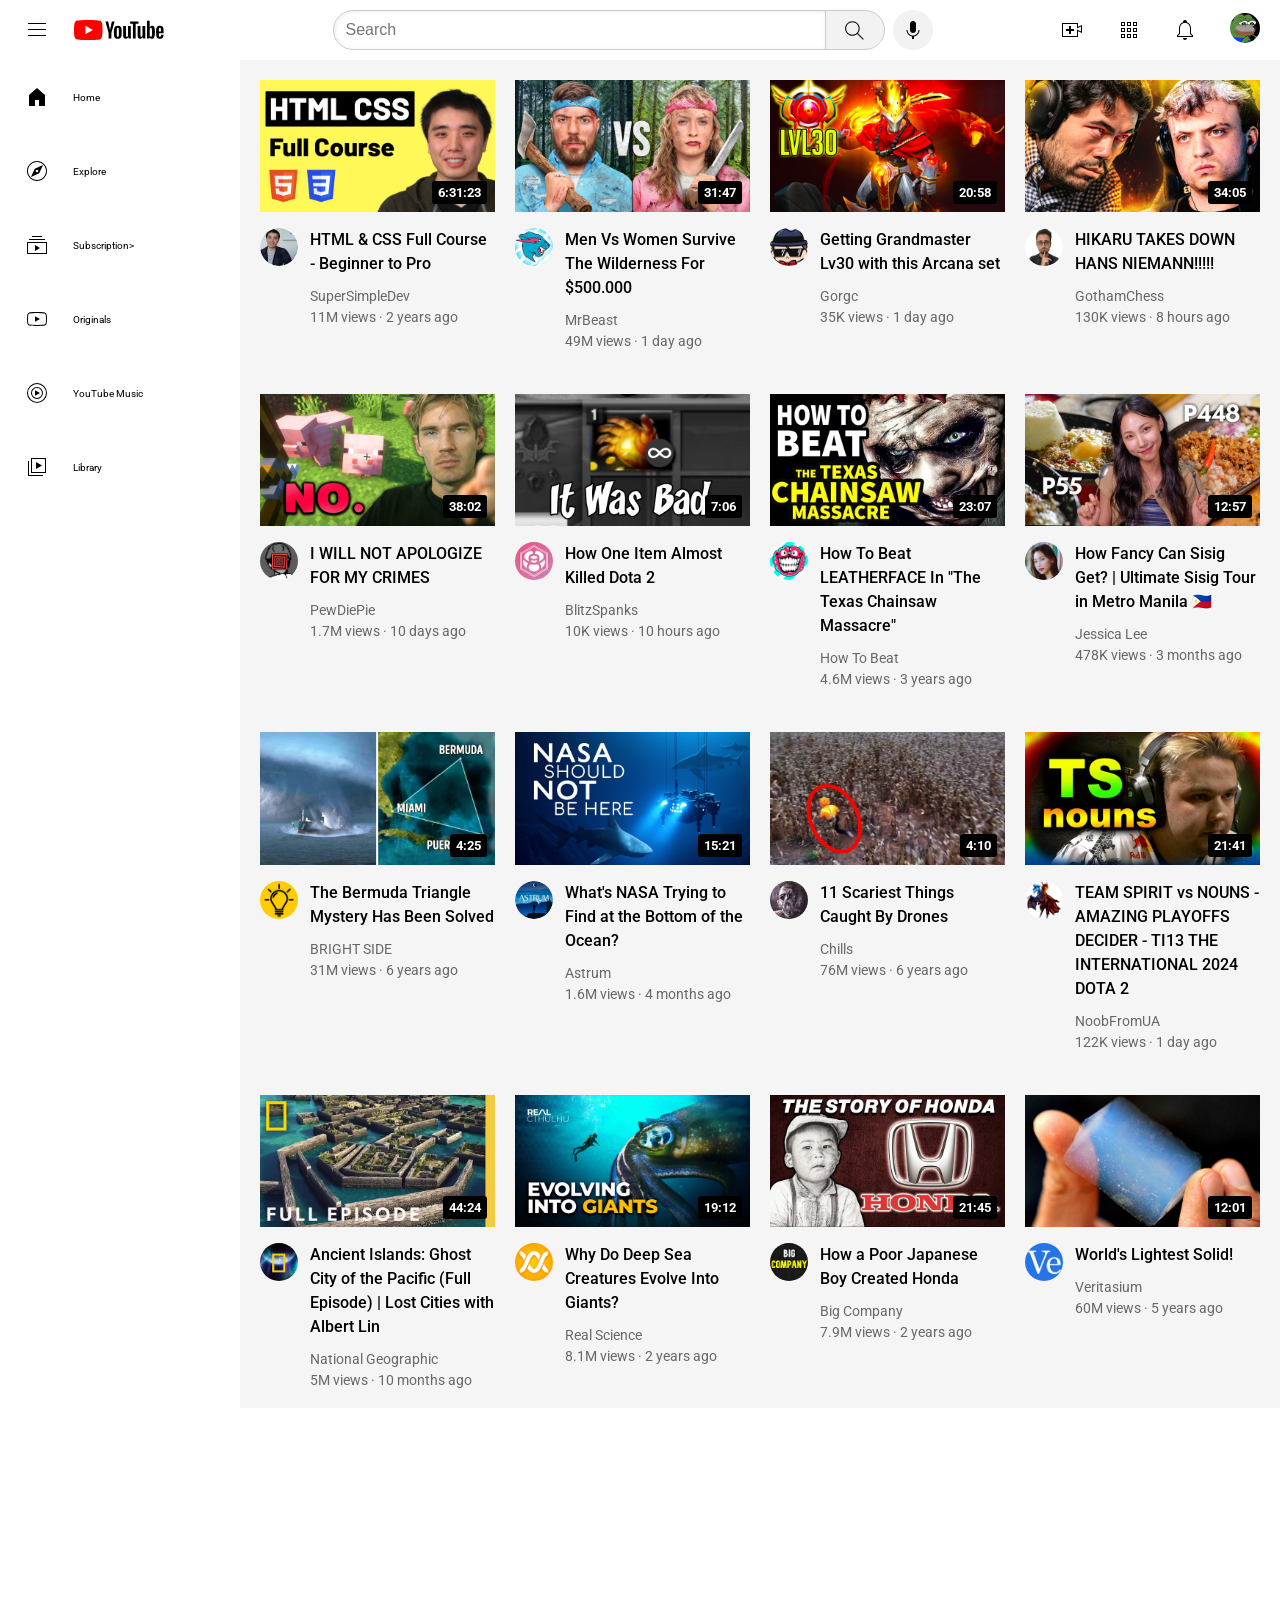
==== youtube.html @ fa9de2aa "Add files via upload" ====
<!DOCTYPE html>
<html lang="en">
<head>
    <meta charset="UTF-8">
    <meta name="viewport" content="width=device-width, initial-scale=1.0">

    <!-- Google Font Link -->
    <link rel="preconnect" href="https://fonts.googleapis.com">
    <link rel="preconnect" href="https://fonts.gstatic.com" crossorigin>
    <link href="https://fonts.googleapis.com/css2?family=Roboto:ital,wght@0,100;0,300;0,400;0,500;0,700;0,900;1,100;1,300;1,400;1,500;1,700;1,900&display=swap" rel="stylesheet">

    <!-- Favicon Link -->
    <link rel="shortcut icon" href="./assets/images/icons/favicon.ico" type="image/x-icon">

    <!-- CSS External Link -->
    <link rel="stylesheet" href="./assets/css/global.css">
    <link rel="stylesheet" href="./assets/css/tooltip.css">
    <link rel="stylesheet" href="./assets/css/header.css">
    <link rel="stylesheet" href="./assets/css/main.css">
    <link rel="stylesheet" href="./assets/css/sidebar.css">
    <link rel="stylesheet" href="./assets/css/responsive.css">
    <title>YouTube</title>
</head>
<body>
    <!-- header of the page wherein it is always visible even after scrolling -->
     <header class="header-container">
        <section class="left-section">
            <img class="hamburger-menu" src="./assets/images/icons/hamburger-menu.svg" alt="menu">
            <img class="youtube-logo" src="./assets/images/icons/youtube-logo.svg" alt="youtube logo">
        </section>

        <section class="middle-section">
            <input type="text" placeholder="Search">
            <div class="search-container">
                <img class="search-icon" src="./assets/images/icons/search.svg" alt="search">
                <div class="tooltip">Search</div>
            </div>
            <div class="voice-search-container">
                <img class="voice-search-icon" src="./assets/images/icons/voice-search-icon.svg" alt="voice search button">
                <div class="tooltip">Search with your voice</div>
            </div>
            
        </section>

        <section class="right-section">
            <div class="icon-container">
                <img class="right-section-icon" src="./assets/images/icons/upload.svg" alt="create button">
                <div class="tooltip">Create</div>
            </div>
            <div class="icon-container">
                <img class="right-section-icon" src="./assets/images/icons/youtube-apps.svg" alt="youtube apps button">
                <div class="tooltip">Youtube Apps</div>
            </div>
            <div class="icon-container">
                <img class="right-section-icon" src="./assets/images/icons/notifications.svg" alt="notifications button">
                <div class="tooltip">Notifications</div>
            </div>
            <a href="https://www.youtube.com/@johnreinvinuya8252">
                <img class="my-channel" src="./assets/images/profile/my-channel.jpeg" alt="user channel button">
            </a>
        </section>
     </header>

     <!-- sidebar where navigation buttons are found -->
     <nav class="sidebar">
        <div class="sidebar-link">
            <img src="./assets/images/icons/home.svg" alt="home button">
            <p>Home</p>
        </div>
        <div class="sidebar-link">
            <img src="./assets/images/icons/explore.svg" alt="explore button">
            <p>Explore</p>
        </div>
        <div class="sidebar-link">
            <img src="./assets/images/icons/subscriptions.svg" alt="subscription button">
            <p>Subscription></p>
        </div>
        <div class="sidebar-link">
            <img src="./assets/images/icons/originals.svg" alt="originals button">
            <p>Originals</p>
        </div>
        <div class="sidebar-link">
            <img src="./assets/images/icons/youtube-music.svg" alt="youtube music button">
            <p>YouTube Music</p>
        </div>
        <div class="sidebar-link">
            <img src="./assets/images/icons/library.svg" alt="library button">
            <p>Library</p>
        </div>
     </nav>

    <!-- main section where videos are found -->
    <main>
        <section class="video-feed">
            <div class="video-preview">
                <div class="thumbnail-container">
                    <a href="https://youtu.be/G3e-cpL7ofc?si=SLx8oYZGf1FMtZoV">
                        <img src="./assets/images/thumbnail/thumbnail-1.png" alt="thumbnail">
                    </a>
                    
                    <div class="video-time">6:31:23</div>
                </div>
                <div class="video-info-container">
                    <div class="channel-profile-pic">
                        <a href="https://www.youtube.com/@SuperSimpleDev">
                            <img src="./assets/images/profile/channel-1.jpg" alt="channel profile">
                        </a>
                        <div class="tooltip-container">    
                            <img src="./assets/images/profile/channel-1.jpg" alt="channel profile">
                            <div class="tooltip-column">
                                <p class="tooltip-channel-name">SuperSimpleDev</p>
                                <p  class="tooltip-channel-subscribers">503K subscribers</p>
                            </div>
                        </div>
                    </div>  
                    <div class="video-info">
                        <p class="video-title">
                            <a class="video-link" href="https://youtu.be/G3e-cpL7ofc?si=SLx8oYZGf1FMtZoV">HTML & CSS Full Course - Beginner to Pro</a>
                        </p>
                        <p class="channel-name">
                            <a href="https://www.youtube.com/@SuperSimpleDev">SuperSimpleDev</a>
                        </p>
                        <p class="video-stats">11M views · 2 years ago</p>
                    </div>
                </div>
            </div>

            <div class="video-preview">
                <div class="thumbnail-container">
                    <a href="https://www.youtube.com/watch?v=aRcUVhVlSHg&t=1s">
                        <img src="./assets/images/thumbnail/thumbnail-2.png" alt="thumbnail">
                    </a>
                    <div class="video-time">31:47</div>
                </div>
                <div class="video-info-container">
                    <div class="channel-profile-pic">
                        <a href="https://www.youtube.com/@MrBeast">
                            <img src="./assets/images/profile/channel-2.jpg" alt="channel profile">
                        </a>
                        <div class="tooltip-container">    
                            <img src="./assets/images/profile/channel-2.jpg" alt="channel profile">
                            <div class="tooltip-column">
                                <p class="tooltip-channel-name">MrBeast</p>
                                <p  class="tooltip-channel-subscribers">314M subscribers</p>
                            </div>
                        </div>
                    </div>  
                    <div class="video-info">
                        <p class="video-title">
                            <a class="video-link" href="https://www.youtube.com/watch?v=aRcUVhVlSHg&t=1s">Men Vs Women Survive The Wilderness For $500.000</a>
                        </p>
                        <p class="channel-name">
                            <a href="https://www.youtube.com/@MrBeast">MrBeast</a>
                        </p>
                        <p class="video-stats">49M views · 1 day ago</p>
                    </div>
                </div>
            </div>

            <div class="video-preview">
                <div class="thumbnail-container">
                    <a href="https://www.youtube.com/watch?v=vVBdZkTWyOQ">
                        <img src="./assets/images/thumbnail/thumbnail-3.png" alt="thumbnail">
                    </a>
                    <div class="video-time">20:58</div>
                </div>
                <div class="video-info-container">
                    <div class="channel-profile-pic">
                        <a href="https://www.youtube.com/@Gorgc">
                            <img src="./assets/images/profile/channel-3.jpg" alt="channel profile">
                        </a>
                        <div class="tooltip-container">    
                            <img src="./assets/images/profile/channel-3.jpg" alt="channel profile">
                            <div class="tooltip-column">
                                <p class="tooltip-channel-name">Gorgc</p>
                                <p  class="tooltip-channel-subscribers">206K subscribers</p>
                            </div>
                        </div>
                    </div>  
                    <div class="video-info">
                        <p class="video-title">
                            <a class="video-link" href="https://www.youtube.com/watch?v=vVBdZkTWyOQ">Getting Grandmaster Lv30 with this Arcana set</a>
                        </p>
                        <p class="channel-name">
                            <a href="https://www.youtube.com/@Gorgc">Gorgc</a>
                        </p>
                        <p class="video-stats">35K views · 1 day ago</p>
                    </div>
                </div>
            </div>

            <div class="video-preview">
                <div class="thumbnail-container">
                    <a href="https://www.youtube.com/watch?v=VmTZ2yO3BZ4">
                        <img src="./assets/images/thumbnail/thumbnail-4.png" alt="thumbnail">
                    </a>
                    <div class="video-time">34:05</div>
                </div>
                <div class="video-info-container">
                    <div class="channel-profile-pic">
                        <a href="https://www.youtube.com/@GothamChess">
                            <img src="./assets/images/profile/channel-4.jpg" alt="channel profile">
                        </a>
                        <div class="tooltip-container">    
                            <img src="./assets/images/profile/channel-4.jpg" alt="channel profile">
                            <div class="tooltip-column">
                                <p class="tooltip-channel-name">GothamChess</p>
                                <p  class="tooltip-channel-subscribers">5.35M subscribers</p>
                            </div>
                        </div>
                    </div>  
                    <div class="video-info">
                        <p class="video-title">
                            <a class="video-link" href="https://www.youtube.com/watch?v=VmTZ2yO3BZ4">HIKARU TAKES DOWN HANS NIEMANN!!!!!</a>
                        </p>
                        <p class="channel-name">
                            <a href="https://www.youtube.com/@GothamChess">GothamChess</a>
                        </p>
                        <p class="video-stats">130K views · 8 hours ago</p>
                    </div>
                </div>
            </div>

            <div class="video-preview">
                <div class="thumbnail-container">
                    <a href="https://www.youtube.com/watch?v=Fn1OeGys2L8">
                        <img src="./assets/images/thumbnail/thumbnail-5.png" alt="thumbnail">
                    </a>
                    <div class="video-time">38:02</div>
                </div>
                <div class="video-info-container">
                    <div class="channel-profile-pic">
                        <a href="https://www.youtube.com/@PewDiePie">
                            <img src="./assets/images/profile/channel-5.jpg" alt="channel profile">
                        </a>
                        <div class="tooltip-container">    
                            <img src="./assets/images/profile/channel-5.jpg" alt="channel profile">
                            <div class="tooltip-column">
                                <p class="tooltip-channel-name">PewDiePie</p>
                                <p  class="tooltip-channel-subscribers">111M subscribers</p>
                            </div>
                        </div>
                    </div>  
                    <div class="video-info">
                        <p class="video-title">
                            <a class="video-link" href="https://www.youtube.com/watch?v=Fn1OeGys2L8">I WILL NOT APOLOGIZE FOR MY CRIMES</a>
                        </p>
                        <p class="channel-name">
                            <a href="https://www.youtube.com/@PewDiePie">PewDiePie</a>
                        </p>
                        <p class="video-stats">1.7M views · 10 days ago</p>
                    </div>
                </div>
            </div>

            <div class="video-preview">
                <div class="thumbnail-container">
                    <a href="https://www.youtube.com/watch?v=ktGwDyR66l8">
                        <img src="./assets/images/thumbnail/thumbnail-6.png" alt="thumbnail">
                    </a>
                    
                    <div class="video-time">7:06</div>
                </div>
                <div class="video-info-container">
                    <div class="channel-profile-pic">
                        <a href="https://www.youtube.com/@BlitzSpanks">
                            <img src="./assets/images/profile/channel-6.jpg" alt="channel profile">
                        </a>
                        <div class="tooltip-container">    
                            <img src="./assets/images/profile/channel-6.jpg" alt="channel profile">
                            <div class="tooltip-column">
                                <p class="tooltip-channel-name">BlitzSpanks</p>
                                <p  class="tooltip-channel-subscribers">107K subscribers</p>
                            </div>
                        </div>
                    </div>  
                    <div class="video-info">
                        <p class="video-title">
                            <a class="video-link" href="https://www.youtube.com/watch?v=ktGwDyR66l8">How One Item Almost Killed Dota 2</a>
                        </p>
                        <p class="channel-name">
                            <a href="https://www.youtube.com/@BlitzSpanks">BlitzSpanks</a>
                        </p>
                        <p class="video-stats">10K views · 10 hours ago</p>
                    </div>
                </div>
            </div>

            <div class="video-preview">
                <div class="thumbnail-container">
                    <a href="https://www.youtube.com/watch?v=HK_yvCsgLR4">
                        <img src="./assets/images/thumbnail/thumbnail-7.png" alt="thumbnail">
                    </a>
                    <div class="video-time">23:07</div>
                </div>
                <div class="video-info-container">
                    <div class="channel-profile-pic">
                        <a href="https://www.youtube.com/@HowToBeatYT">
                            <img src="./assets/images/profile/channel-7.jpg" alt="channel profile">
                        </a>
                        <div class="tooltip-container">    
                            <img src="./assets/images/profile/channel-7.jpg" alt="channel profile">
                            <div class="tooltip-column">
                                <p class="tooltip-channel-name">How To Beat</p>
                                <p  class="tooltip-channel-subscribers">2.63M subscribers</p>
                            </div>
                        </div>
                    </div>  
                    <div class="video-info">
                        <p class="video-title">
                            <a class="video-link" href="https://www.youtube.com/watch?v=HK_yvCsgLR4">How To Beat LEATHERFACE In "The Texas Chainsaw Massacre"</a>
                        </p>
                        <p class="channel-name">
                            <a href="https://www.youtube.com/@HowToBeatYT">How To Beat</a>
                        </p>
                        <p class="video-stats">4.6M views · 3 years ago</p>
                    </div>
                </div>
            </div>

            <div class="video-preview">
                <div class="thumbnail-container">
                    <a href="https://www.youtube.com/watch?v=xaZTFsmU5Mk">
                        <img src="./assets/images/thumbnail/thumbnail-8.png" alt="thumbnail">
                    </a>
                    <div class="video-time">12:57</div>
                </div>
                <div class="video-info-container">
                    <div class="channel-profile-pic">
                        <a href="https://www.youtube.com/@jessicaleeseul">
                            <img src="./assets/images/profile/channel-8.jpg" alt="channel profile">
                        </a>
                        <div class="tooltip-container">    
                            <img src="./assets/images/profile/channel-8.jpg" alt="channel profile">
                            <div class="tooltip-column">
                                <p class="tooltip-channel-name">Jessica Lee</p>
                                <p  class="tooltip-channel-subscribers">1.51M subscribers</p>
                            </div>
                        </div>
                    </div>  
                    <div class="video-info">
                        <p class="video-title">
                            <a class="video-link" href="https://www.youtube.com/@jessicaleeseul">How Fancy Can Sisig Get? | Ultimate Sisig Tour in Metro Manila 🇵🇭</a>
                        </p>
                        <p class="channel-name">
                            <a href="https://www.youtube.com/@SuperSimpleDev">Jessica Lee</a>
                        </p>
                        <p class="video-stats">478K views · 3 months ago</p>
                    </div>
                </div>
            </div>

            <div class="video-preview">
                <div class="thumbnail-container">
                    <a href="https://www.youtube.com/watch?v=q_5n7URd2Gk">
                        <img src="./assets/images/thumbnail/thumbnail-9.png" alt="thumbnail">
                    </a>
                    <div class="video-time">4:25</div>
                </div>
                <div class="video-info-container">
                    <div class="channel-profile-pic">
                        <a href="https://www.youtube.com/@BRIGHTSIDEOFFICIAL">
                            <img src="./assets/images/profile/channel-9.jpg" alt="channel profile">
                        </a>
                        <div class="tooltip-container">    
                            <img src="./assets/images/profile/channel-9.jpg" alt="channel profile">
                            <div class="tooltip-column">
                                <p class="tooltip-channel-name">BRIGHT SIDE</p>
                                <p  class="tooltip-channel-subscribers">44.6M subscribers</p>
                            </div>
                        </div>
                    </div>  
                    <div class="video-info">
                        <p class="video-title">
                            <a class="video-link" href="https://www.youtube.com/watch?v=q_5n7URd2Gk">The Bermuda Triangle Mystery Has Been Solved</a>
                        </p>
                        <p class="channel-name">
                            <a href="https://www.youtube.com/@BRIGHTSIDEOFFICIAL">BRIGHT SIDE</a>
                        </p>
                        <p class="video-stats">31M views · 6 years ago</p>
                    </div>
                </div>
            </div>

            <div class="video-preview">
                <div class="thumbnail-container">
                    <a href="https://www.youtube.com/watch?v=yPhhVqjpnKE">
                        <img src="./assets/images/thumbnail/thumbnail-10.png" alt="thumbnail">
                    </a>
                    <div class="video-time">15:21</div>
                </div>
                <div class="video-info-container">
                    <div class="channel-profile-pic">
                        <a href="https://www.youtube.com/@astrumspace">
                            <img src="./assets/images/profile/channel-10.jpg" alt="channel profile">
                        </a>
                        <div class="tooltip-container">    
                            <img src="./assets/images/profile/channel-10.jpg" alt="channel profile">
                            <div class="tooltip-column">
                                <p class="tooltip-channel-name">Astrum</p>
                                <p  class="tooltip-channel-subscribers">2.03M subscribers</p>
                            </div>
                        </div>
                    </div>  
                    <div class="video-info">
                        <p class="video-title">
                            <a class="video-link" href="https://www.youtube.com/watch?v=yPhhVqjpnKE">What's NASA Trying to Find at the Bottom of the Ocean?</a>
                        </p>
                        <p class="channel-name">
                            <a href="https://www.youtube.com/@astrumspace">Astrum</a>
                        </p>
                        <p class="video-stats">1.6M views · 4 months ago</p>
                    </div>
                </div>
            </div>

            <div class="video-preview">
                <div class="thumbnail-container">
                    <a href="https://www.youtube.com/watch?v=Jnei1md-Ia0">
                        <img src="./assets/images/thumbnail/thumbnail-11.png" alt="thumbnail">
                    </a>
                    <div class="video-time">4:10</div>
                </div>
                <div class="video-info-container">
                    <div class="channel-profile-pic">
                        <a href="https://www.youtube.com/@chills">
                            <img src="./assets/images/profile/channel-11.jpg" alt="channel profile">
                        </a>
                        <div class="tooltip-container">    
                            <img src="./assets/images/profile/channel-11.jpg" alt="channel profile">
                            <div class="tooltip-column">
                                <p class="tooltip-channel-name">Chills</p>
                                <p  class="tooltip-channel-subscribers">6.23M subscribers</p>
                            </div>
                        </div>
                    </div>  
                    <div class="video-info">
                        <p class="video-title">
                            <a class="video-link" href="https://www.youtube.com/watch?v=Jnei1md-Ia0">11 Scariest Things Caught By Drones</a>
                        </p>
                        <p class="channel-name">
                            <a href="https://www.youtube.com/@chills">Chills</a>
                        </p>
                        <p class="video-stats">76M views · 6 years ago</p>
                    </div>
                </div>
            </div>

            <div class="video-preview">
                <div class="thumbnail-container">
                    <a href="https://www.youtube.com/watch?v=YBMhBDOSAfo">
                        <img src="./assets/images/thumbnail/thumbnail-12.png" alt="thumbnail">
                    </a>
                    <div class="video-time">21:41</div>
                </div>
                <div class="video-info-container">
                    <div class="channel-profile-pic">
                        <a href="https://www.youtube.com/noobfromua">
                            <img src="./assets/images/profile/channel-12.jpg" alt="channel profile">
                        </a>
                        <div class="tooltip-container">    
                            <img src="./assets/images/profile/channel-12.jpg" alt="channel profile">
                            <div class="tooltip-column">
                                <p class="tooltip-channel-name">NoobFromUA</p>
                                <p  class="tooltip-channel-subscribers">1.05M subscribers</p>
                            </div>
                        </div>
                    </div>  
                    <div class="video-info">
                        <p class="video-title">
                            <a class="video-link" href="https://www.youtube.com/watch?v=YBMhBDOSAfo">TEAM SPIRIT vs NOUNS - AMAZING PLAYOFFS DECIDER - TI13 THE INTERNATIONAL 2024 DOTA 2</a>
                        </p>
                        <p class="channel-name">
                            <a href="https://www.youtube.com/noobfromua">NoobFromUA</a>
                        </p>
                        <p class="video-stats">122K views · 1 day ago</p>
                    </div>
                </div>
            </div>

            <div class="video-preview">
                <div class="thumbnail-container">
                    <a href="https://www.youtube.com/watch?v=tzBmrpFNcH4"><img src="./assets/images/thumbnail/thumbnail-13.png" alt="thumbnail">
                    </a>
                    <div class="video-time">44:24</div>
                </div>
                <div class="video-info-container">
                    <div class="channel-profile-pic">
                        <a href="https://www.youtube.com/@NatGeo">
                            <img src="./assets/images/profile/channel-13.jpg" alt="channel profile">
                        </a>
                        <div class="tooltip-container">    
                            <img src="./assets/images/profile/channel-13.jpg" alt="channel profile">
                            <div class="tooltip-column">
                                <p class="tooltip-channel-name">National Geographic</p>
                                <p  class="tooltip-channel-subscribers">23.5M subscribers</p>
                            </div>
                        </div>
                    </div>  
                    <div class="video-info">
                        <p class="video-title">
                            <a class="video-link" href="https://www.youtube.com/watch?v=tzBmrpFNcH4">Ancient Islands: Ghost City of the Pacific (Full Episode) | Lost Cities with Albert Lin</a>
                        </p>
                        <p class="channel-name">
                            <a href="https://www.youtube.com/@NatGeo">National Geographic</a>
                        </p>
                        <p class="video-stats">5M views · 10 months ago</p>
                    </div>
                </div>
            </div>

            <div class="video-preview">
                <div class="thumbnail-container">
                    <a href="https://www.youtube.com/watch?v=uYR4ZMlLUwI">
                        <img src="./assets/images/thumbnail/thumbnail-14.png" alt="thumbnail">
                    </a>
                    <div class="video-time">19:12</div>
                </div>
                <div class="video-info-container">
                    <div class="channel-profile-pic">
                        <a href="https://www.youtube.com/@realscience">
                            <img src="./assets/images/profile/channel-14.jpg" alt="channel profile">
                        </a>
                        <div class="tooltip-container">    
                            <img src="./assets/images/profile/channel-14.jpg" alt="channel profile">
                            <div class="tooltip-column">
                                <p class="tooltip-channel-name">Real Science</p>
                                <p  class="tooltip-channel-subscribers">1.68M subscribers</p>
                            </div>
                        </div>
                    </div>  
                    <div class="video-info">
                        <p class="video-title">
                            <a class="video-link" href="https://www.youtube.com/watch?v=uYR4ZMlLUwI">Why Do Deep Sea Creatures Evolve Into Giants?</a>
                        </p>
                        <p class="channel-name">
                            <a href="https://www.youtube.com/@realscience">Real Science</a>
                        </p>
                        <p class="video-stats">8.1M views · 2 years ago</p>
                    </div>
                </div>
            </div>

            <div class="video-preview">
                <div class="thumbnail-container">
                    <a href="https://www.youtube.com/watch?v=wlvog-Qd0zw">
                        <img src="./assets/images/thumbnail/thumbnail-15.png" alt="thumbnail">
                    </a>
                    <div class="video-time">21:45</div>
                </div>
                <div class="video-info-container">
                    <div class="channel-profile-pic">
                        <a href="https://www.youtube.com/@BigCompanyYT">
                            <img src="./assets/images/profile/channel-15.jpg" alt="channel profile">
                        </a>
                        <div class="tooltip-container">    
                            <img src="./assets/images/profile/channel-15.jpg" alt="channel profile">
                            <div class="tooltip-column">
                                <p class="tooltip-channel-name">Big Company</p>
                                <p  class="tooltip-channel-subscribers">355K subscribers</p>
                            </div>
                        </div>
                    </div>  
                    <div class="video-info">
                        <p class="video-title">
                            <a class="video-link" href="https://www.youtube.com/watch?v=wlvog-Qd0zw">How a Poor Japanese Boy Created Honda</a>
                        </p>
                        <p class="channel-name">
                            <a href="https://www.youtube.com/@BigCompanyYT">Big Company</a>
                        </p>
                        <p class="video-stats">7.9M views · 2 years ago</p>
                    </div>
                </div>
            </div>

            <div class="video-preview">
                <div class="thumbnail-container">
                    <a href="https://www.youtube.com/watch?v=AeJ9q45PfD0">
                        <img src="./assets/images/thumbnail/thumbnail-16.png" alt="thumbnail">
                    </a>
                    <div class="video-time">12:01</div>
                </div>
                <div class="video-info-container">
                    <div class="channel-profile-pic">
                        <a href="https://www.youtube.com/@veritasium">
                            <img src="./assets/images/profile/channel-16.jpg" alt="channel profile">
                        </a>
                        <div class="tooltip-container">    
                            <img src="./assets/images/profile/channel-16.jpg" alt="channel profile">
                            <div class="tooltip-column">
                                <p class="tooltip-channel-name">Veritasium</p>
                                <p  class="tooltip-channel-subscribers">16.1M subscribers</p>
                            </div>
                        </div>
                    </div>  
                    <div class="video-info">
                        <p class="video-title">
                            <a class="video-link" href="https://www.youtube.com/watch?v=AeJ9q45PfD0">World's Lightest Solid!</a>
                        </p>
                        <p class="channel-name">
                            <a href="https://www.youtube.com/@veritasium">Veritasium</a>
                        </p>
                        <p class="video-stats">60M views · 5 years ago</p>
                    </div>
                </div>
            </div>
        </section>
    </main>

</body>
</html>
---- assets/css/global.css ----
* {
    margin: 0;
    padding: 0;
    box-sizing: border-box;
}

body {
    font-family: Roboto, Arial, sans-serif;
    padding-top: 60px;
    padding-left: 75px;
}
---- assets/css/tooltip.css ----
.tooltip {
    font-size: 12px;
    position: absolute;
    bottom: -50px;
    background-color: rgba(60, 60, 60, 0.911);
    color: white;
    padding: 8px 12px;
    opacity: 0;
    transition: opacity 0.15s;
    pointer-events: none;
    border-radius: 2px;
    white-space: nowrap;
}

.middle-section .search-container,
.middle-section .voice-search-container,
.right-section .icon-container {
    position: relative;
    cursor: pointer;
    display: flex;
    align-items: center;
    justify-content: center;
}


.search-container:hover .tooltip,
.voice-search-container:hover .tooltip,
.icon-container:hover .tooltip {
    opacity: 1;
}

.channel-profile-pic {
    display: flex;
    position: relative;
    height: 60px;
}

.channel-profile-pic .tooltip-container {
    display: flex;
    flex-direction: row;
    background-color: white;
    border-radius: 6px;
    box-shadow: 0px 0px 8px rgba(110, 110, 110, 0.815);
    align-items: center;
    padding: 15px;
    opacity: 0;
    transition: opacity 0.15s;
    pointer-events: none;

    position: absolute;
    bottom: -90px;
    z-index: 300;
}

.channel-profile-pic:hover .tooltip-container {
    opacity: 1;
}

.channel-profile-pic .tooltip-container img {
    margin-right: 8px;
    width: 50px;
    height: 50px;
    margin-top: 0;
}

.tooltip-column .tooltip-channel-name {
    font-size: 18px;
    font-weight: bold;
    width: 100%;
    margin-bottom: 5px;;
    margin-right: 100px;
}

.tooltip-column .tooltip-channel-subscribers {
    font-size: 16px;
    color: rgb(107, 107, 107);

}
---- assets/css/header.css ----
.header-container {
    display: flex;
    flex-direction: row;
    justify-content: space-between;
    height: 60px;
    position: fixed;
    left: 0;
    right: 0;
    top: 0;

    z-index: 200;
}

/* left-section */
.header-container .left-section {
    display: flex;
    flex-direction: row;
    align-items: center;
    width: 190px;
}

.left-section .hamburger-menu {
    width: 24px;
    margin: 0px 25px;
    cursor: pointer;
}

.left-section .youtube-logo {
    height: 20px;
    cursor: pointer;
}
/* left-section */


/* middle-section */
.header-container {
    background-color: white;
}

.header-container .middle-section {
    display: flex;
    flex-direction: row;
    align-items: center;
    margin-left: 50px;
    flex: 1;
    max-width: 600px;
}

input {
    flex: 1;
    font-size: 16px;
    border-top-left-radius: 20px;
    border-bottom-left-radius: 20px;
    padding-left: 12px;
    padding-right: 5px;
    height: 40px;
    border: 1px solid rgb(203, 203, 203);
    width: 0;
    box-shadow: inset 1px 1px 4px rgb(237, 237, 237);
}


input:focus {
    outline: none;
    border-color: rgb(0, 30, 255);
    z-index: 100;
}

.search-container {
    height: 40px;
    border: 1px solid rgb(203, 203, 203);
    width: 60px;
    margin-left: -1px;
    background-color: rgb(242, 242, 242);
    margin-right: 8px;
    transition: background-color 0.15s;
    border-top-right-radius: 20px;
    border-bottom-right-radius: 20px;
}

.search-container:hover {
    background-color: rgb(235, 235, 235);
}

.search-icon {
    height: 25px;
}

.voice-search-container{
    display: flex;
    align-items: center;
    justify-content: center;
    height: 40px;
    width: 40px;
    background-color: rgb(242, 242, 242);
    border-radius: 50%;
    transition: background-color 0.15s;
}

.voice-search-container:hover {
    background-color: rgb(235, 235, 235);
}

.voice-search-icon {
    width: 24px;
}

/* middle-section */


/* right-section */
.right-section {
    display: flex;
    flex-direction: row;
    justify-content: space-between;
    align-items: center;
    width: 200px;
    margin-right: 20px;
    margin-left: 35px;
    flex-shrink: 0;
}

.right-section .right-section-icon {
    width: 24px;
    height: 24px;

}

.right-section .my-channel {
    width: 30px;
    height: 30px;
    border-radius: 50%;
    cursor: pointer;
}




/* right-section */
---- assets/css/main.css ----
.video-feed {
    display: grid;
    grid-template-columns: 1fr 1fr 1fr 1fr; 
    column-gap: 20px;
    row-gap: 45px;
    padding: 25px;
    background-color: rgb(245, 245, 245);
    margin-bottom: 400px;
}

.thumbnail-container {
    position: relative;
}

.thumbnail-container .video-time {
    background-color: black;
    border-radius: 3px;
    color: white;
    padding: 4px 6px;
    font-size: 13px;
    font-weight: 700;

    position: absolute;
    bottom: 12px;
    right: 8px;
}

.thumbnail-container img{
    object-fit: cover;
    object-position: center;
    width: 100%;
}

.video-info-container {
    display: flex;
    flex-direction: row;
}

.channel-profile-pic {
    width: 50px;
}

.channel-profile-pic a {
    text-decoration: none;
    color: black;
}

.channel-profile-pic img {
    margin-top: 12px;
    width: 38px;
    height: 38px;
    object-fit: cover;
    object-position: cover;
    border-radius: 50%;
}

.video-info {
    flex: 1;
}

.video-info .video-title {
    font-size: 16px;
    font-weight: 500;
    line-height: 24px;
    margin-top: 12px;
}

.video-title .video-link{
    text-decoration: none;
    color: black;
}

.video-info .channel-name {
    margin-top: 12px;
}

.channel-name a {
    text-decoration: none;
    color: rgb(103, 103, 103);
}

.video-info .video-stats {
    margin-top: 5px;
}

.channel-name, .video-stats {
    color: rgb(103, 103, 103);
    font-size: 13px;
}
---- assets/css/sidebar.css ----
.sidebar {
    width: 75px;
    position: fixed;
    top: 60px;
    left: 0;
    bottom: 0;
}

.sidebar-link {
    display: flex;
    flex-direction: column;
    align-items: center;
    justify-content: center;
    height: 74px;
    cursor: pointer;
    transition: background-color 0.15s;
}

.sidebar-link:hover {
    background-color: rgb(201, 201, 201);
}

.sidebar-link img{
    width: 24px;
    height: 24px;
}

.sidebar-link p {
    font-size: 10px;
}
---- assets/css/responsive.css ----
@media screen and (max-width:600px) {
    .video-feed {
        grid-template-columns: 1fr;
        row-gap: 20px;
    }

    .video-info .video-title {
        font-size: 14px;
        line-height: 20px;
    }

    .video-info .channel-name, .video-stats {
        font-size: 12px;
    }


}

@media screen and (min-width: 601px) and (max-width: 800px) {
    .video-feed {
        grid-template-columns: 1fr 1fr;
        padding: 15px;
    }

    .video-info .video-title {
        font-size: 14px;
        line-height: 20px;
    }

    .video-info .channel-name, .video-stats {
        font-size: 12px;
    }

}

@media screen and (min-width: 801px) and (max-width: 1024px) {
    .video-feed {
        grid-template-columns: 1fr 1fr 1fr;
        padding: 15px;
    }

    .video-info .video-title {
        font-size: 16px;
        line-height: 24px;
    }

    .video-info .channel-name, .video-stats {
        font-size: 14px;
    }

    .sidebar {
        width: 200px;
        background-color: white;
        z-index: 400;
    }

    .sidebar-link {
        display: flex;
        flex-direction: row;
        align-items: center;
        cursor: pointer;
        padding: 8px 24px;
    }

    .sidebar-link img {
        margin-right: 24px;
        width: 24px;
    }

    .sidebar-link p {
        font-size: 10px;
        width: 100%;
    }

    body {
        padding-left: 200px;
    }

}

@media screen and (min-width: 1025px) {
    .video-feed {
        grid-template-columns: 1fr 1fr 1fr 1fr;
        padding: 20px;
    }

    .video-info .video-title {
        font-size: 16px;
        line-height: 24px;
    }

    .video-info .channel-name, .video-stats {
        font-size: 14px;
    }

    .sidebar {
        width: 240px;
        background-color: white;
        z-index: 400;
    }

    .sidebar-link {
        display: flex;
        flex-direction: row;
        align-items: center;
        cursor: pointer;
        padding: 8px 25px;
    }

    .sidebar-link img {
        margin-right: 24px;
    }

    .sidebar-link p {
        width: 100%;
    }

    body {
        padding-left: 240px;
    }

}
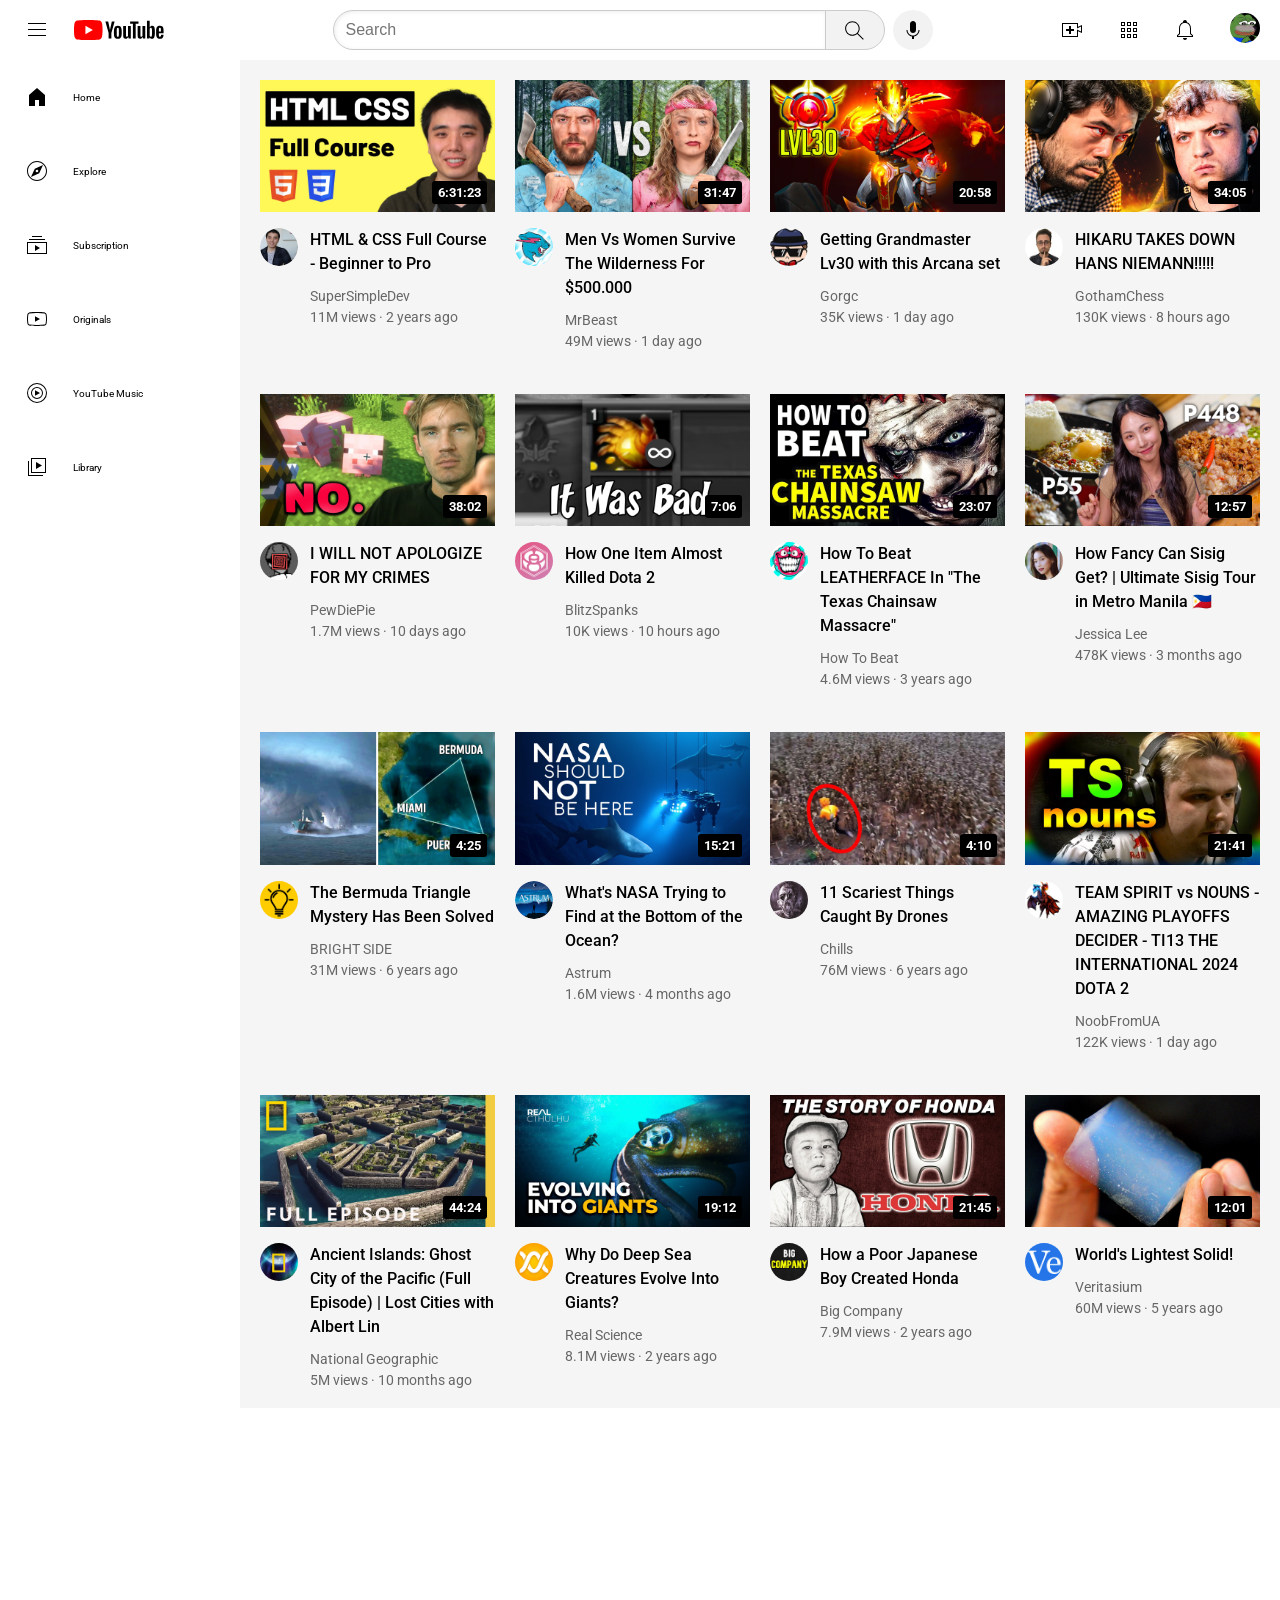
==== commit f9a6e431: "removed the greater than symbol in subscription" ====
--- a/youtube.html
+++ b/youtube.html
@@ -73,7 +73,7 @@
         </div>
         <div class="sidebar-link">
             <img src="./assets/images/icons/subscriptions.svg" alt="subscription button">
-            <p>Subscription></p>
+            <p>Subscription</p>
         </div>
         <div class="sidebar-link">
             <img src="./assets/images/icons/originals.svg" alt="originals button">
